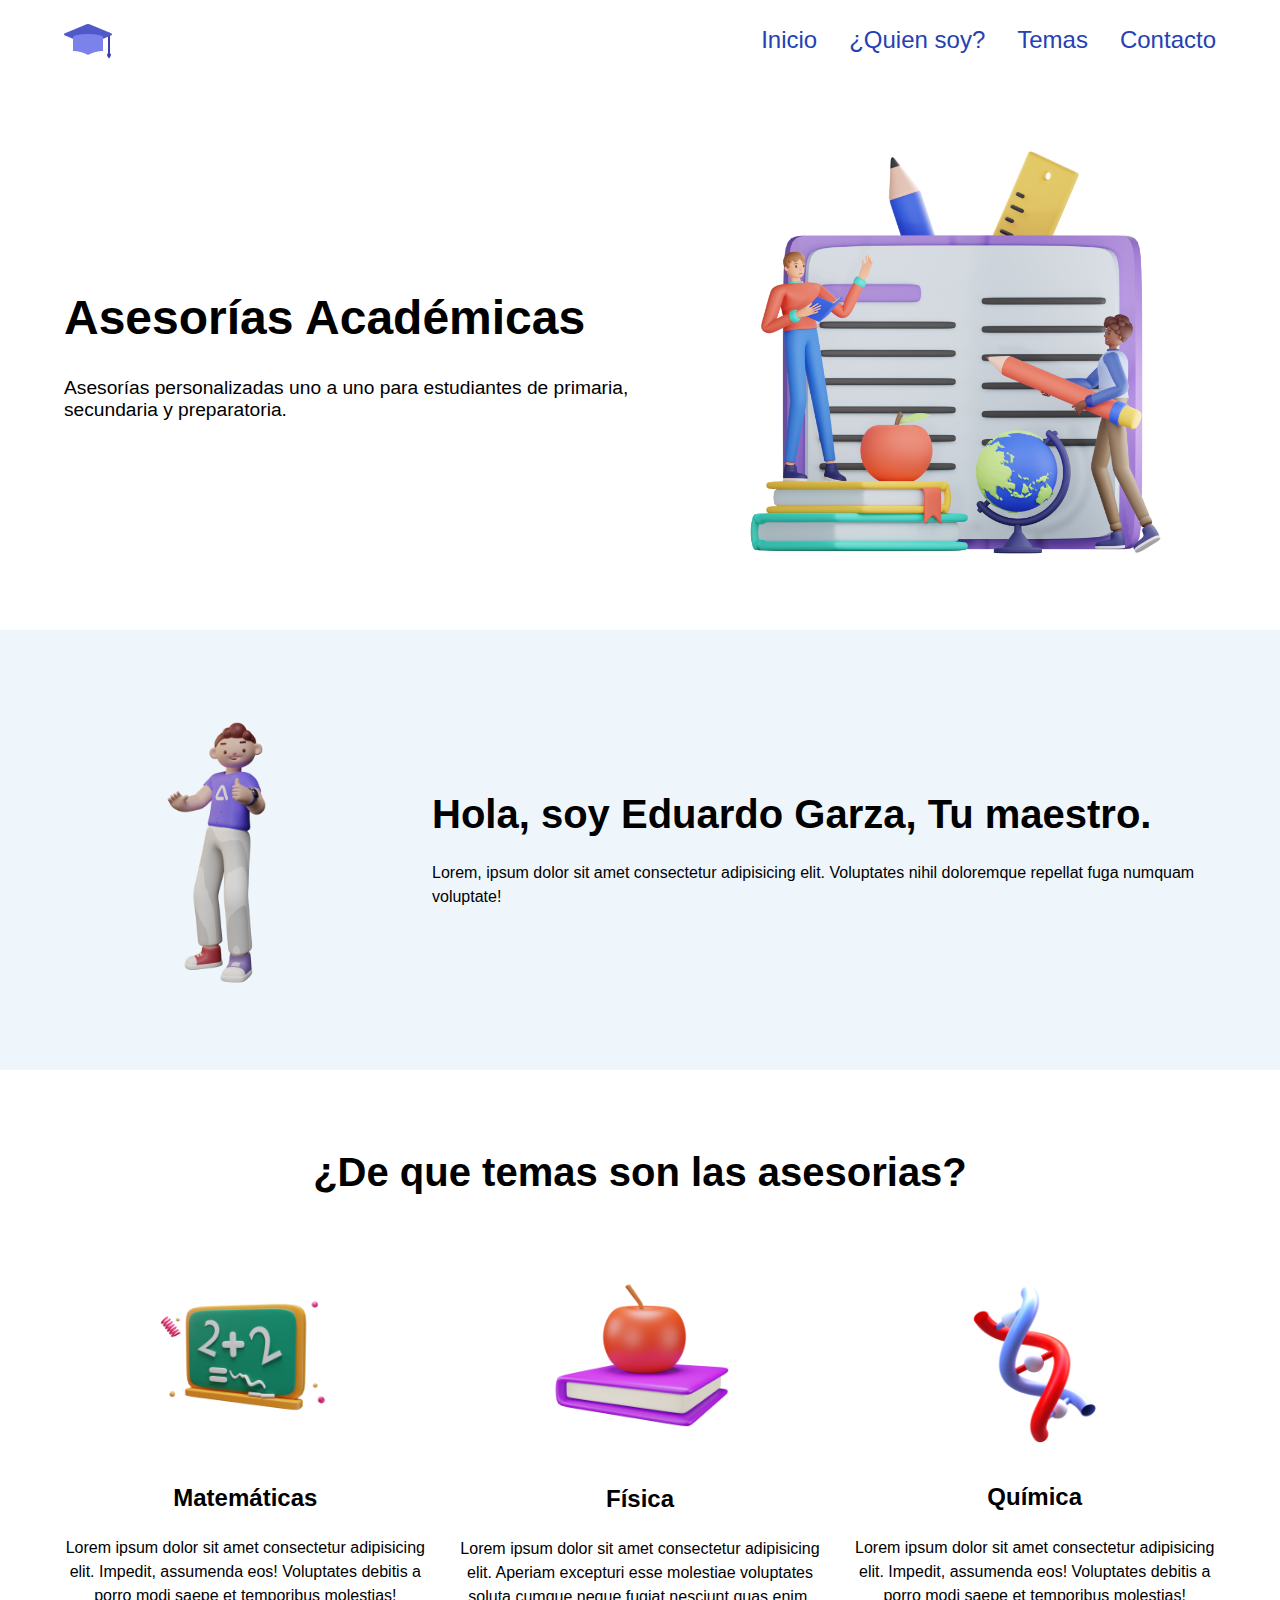
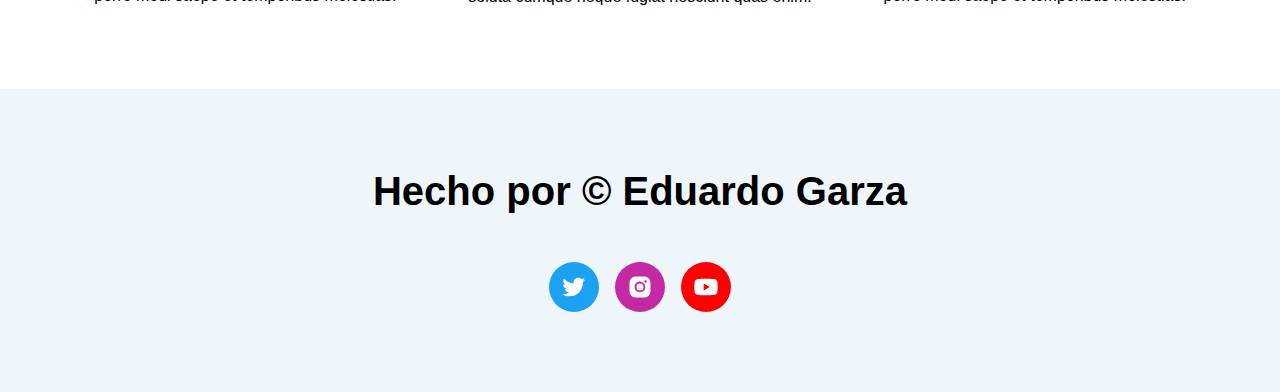
==== index.html @ ca4afc74 "Initial commit" ====
<!DOCTYPE html>
<html lang="en">
	<head>
		<meta charset="UTF-8" />
		<meta name="author" content="Eduardo Garza" />
		<meta name="description" content="Asesorias Personalizadas" />
		<title>Asesorias Academicas</title>
		<link rel="stylesheet" href="style.css" />
		<link rel="shortcut icon" href="./img/icons8-academy-48.png" type="image/x-icon" />
	</head>

	<body>
		<header class="hero">
			<nav class="nav container container--hero">
				<img src="./assets/icons8-academy-48.png" class="nav_logo" alt="logo" />

				<!-- <h1>Asesorías Académicas</h1> -->

				<ul class="nav__list">
					<li class="nav__item"><a href="index.html" class="nav__link">Inicio</a></li>
					<li class="nav__item"><a href="#nosotros" class="nav__link">¿Quien soy?</a></li>
					<li class="nav__item"><a href="#tema" class="nav__link">Temas</a></li>
					<li class="nav__item"><a href="#footer" class="nav__link">Contacto</a></li>
				</ul>

				<img src="./assets/menu.svg" class="nav__menu" alt="menu" />
			</nav>

			<section class="hero__main container container--hero">
				<article class="hero__texts">
					<h1 class="hero__title">Asesorías Académicas</h1>
					<p class="hero__paragraph">Asesorías personalizadas uno a uno para estudiantes de primaria, secundaria y preparatoria.</p>

					<!-- Google Calendar Appointment Scheduling begin -->
					<script src="https://calendar.google.com/calendar/scheduling-button-script.js" async></script>
					<script>
						(function () {
							var target = document.currentScript;
							window.addEventListener("load", function () {
								calendar.schedulingButton.load({
									url: "https://calendar.google.com/calendar/appointments/schedules/AcZssZ3st4fMsne6Ej7obPoyduXVVDeX2-HK2RCex-3OZoCaRpYyaHHy2AquuM4uHPV35l2PIm54VWyY?gv=true",
									color: "#2541B2",
									label: "Reservar una cita",
									target,
								});
							});
						})();
					</script>
					<!-- end Google Calendar Appointment Scheduling -->
				</article>

				<figure class="hero__figure">
					<img src="./assets/Two Students Study Together.png" alt="niños" class="hero__img" />
				</figure>
			</section>

			<main class="main">
				<section class="about" id="nosotros">
					<article class="about__container container">
						<figure class="about__figure">
							<img src="./assets/Ikbal 2.png" class="about__img" />
						</figure>
						<div class="about__texts">
							<h2 class="subtitle">Hola, soy Eduardo Garza, Tu maestro.</h2>
							<p class="paragraph">Lorem, ipsum dolor sit amet consectetur adipisicing elit. Voluptates nihil doloremque repellat fuga numquam voluptate!</p>
						</div>
					</article>
				</section>

				<section class="learn container" id="tema">
					<h2 class="subtitle">¿De que temas son las asesorias?</h2>

					<div class="learn__articles">
						<article class="learn__article">
							<img src="./assets/Chalkboard.png" class="learn__img" />
							<h2 class="learn__title">Matemáticas</h2>
							<p class="paragraph">Lorem ipsum dolor sit amet consectetur adipisicing elit. Impedit, assumenda eos! Voluptates debitis a porro modi saepe et temporibus molestias!</p>
						</article>

						<article class="learn__article">
							<img src="./assets/Apple.png" class="learn__img" />
							<h2 class="learn__title">Física</h2>
							<p class="paragraph">Lorem ipsum dolor sit amet consectetur adipisicing elit. Aperiam excepturi esse molestiae voluptates soluta cumque neque fugiat nesciunt quas enim.</p>
						</article>

						<article class="learn__article">
							<br />
							<img src="./assets/DNA 1.png" class="learn__img" />
							<h2 class="learn__title">Química</h2>
							<p class="paragraph">Lorem ipsum dolor sit amet consectetur adipisicing elit. Impedit, assumenda eos! Voluptates debitis a porro modi saepe et temporibus molestias!</p>
						</article>
					</div>
				</section>

				<footer class="footer" id="footer">
					<article class="footer__container container">
						<h2 class="subtitle">Hecho por &copy; Eduardo Garza</h2>
						<ul class="footer__contact">
							<li class="footer__item">
								<a href="#" class="footer__link">
									<img src="./assets/twitter.svg" class="footer__img" />
								</a>
							</li>
							<li class="footer__item">
								<a href="#" class="footer__link">
									<img src="./assets/instagram.svg" class="footer__img" />
								</a>
							</li>
							<li class="footer__item">
								<a href="#" class="footer__link">
									<img src="./assets/youtube.svg" class="footer__img" />
								</a>
							</li>
						</ul>
					</article>
				</footer>
			</main>
		</header>

		<script src="./js/app.js"></script>
	</body>
</html>
---- style.css ----
* {
	margin: 0;
	box-sizing: border-box;
}

:root {
	scroll-behavior: smooth;
	--green: #59ffa0;
	--blue: #2541b2;
	--background: #eff6fb;
}

body {
	font-family: "Roboto", sans-serif;
}

/* Header */

.container {
	width: 90%;
	max-width: 1200px;
	margin: 0 auto;
	overflow: hidden;
	padding: 80px 0;
}

.container--hero {
	padding: 0;
}

/* Nav */

.nav {
	height: 80px;

	display: flex;
	align-items: center;
	justify-content: space-between;
}

.nav__menu {
	background-color: var(--blue);
	width: 35px;
	cursor: pointer;
	z-index: 100;
	border-radius: 5px;
}

.nav__list {
	position: absolute;
	top: 0;
	left: 0;
	right: 0;
	bottom: 0;
	background-color: var(--blue);
	padding: 80px 0;

	display: grid;
	place-content: center;
	text-align: center;
	gap: 2.5rem;

	list-style: none;

	transform: translate(-100%);
	transition: transform 0.3s ease-in-out;
}

.nav__list--show {
	transform: translate(0);
}

.nav__link {
	color: #fff;
	text-decoration: none;
	font-size: 1.5rem;
}

/* hero-main */

.hero__main {
	display: flex;
	flex-direction: column;
	gap: 40px;
}

.hero__figure {
	order: -1;
	padding: 20px 0;
}

.hero__img {
	width: 100%;
	display: block;
	max-width: 400px;
	margin: 0 auto;
}

.hero__texts {
	display: grid;
	gap: 1.5rem;
	text-align: center;
	padding-bottom: 70px;
}

.hero__title {
	font-size: 3rem;
}

.hero__paragraph {
	font-size: 1.2rem;
	font-weight: 300;
	margin-bottom: 0.5rem;
}

/* boton-reserva-cta */

.TUIr4b {
	background-color: var(--blue);
	color: #fff;
	text-decoration: none;
	font-size: 1rem;
	padding: 1em 3em;
	border: none;

	justify-self: center;
	border-radius: 6px;
	cursor: pointer;
}

.BzuSBc {
	position: fixed;
	top: 0;
	left: 0;
	width: 100%;
	height: 100%;
	box-sizing: border-box;
	background-color: rgba(32, 33, 36, 0.6);
	padding: 72px;
	z-index: 9999;
}

.pKviAd {
	border: none;
	border-radius: 8px;
	background-color: white;
	width: 100%;
	height: 100%;
}

.DqVnFf {
	position: fixed;
	top: 26px;
	right: 72px;
	display: -webkit-box;
	display: -webkit-flex;
	display: flex;
	-webkit-box-align: center;
	-webkit-align-items: center;
	align-items: center;
	border: none;
	border-radius: 18px;
	background-color: #3c4043;
	height: 36px;
	padding: 16px;
	cursor: pointer;
}

.midlZd {
	color: white;
	font-size: 18px;
	margin-right: 8px;
}

.DdxEve {
	font-size: 14px;
	font-family: "Google Sans", Arial, sans-serif;
	font-weight: 500;
	letter-spacing: 0.25px;
	color: white;
}

/* about */

.about {
	background-color: var(--background);
}

.about__container {
	display: flex;
	flex-direction: column;
	gap: 2rem;
}

.about__img {
	display: block;
	margin: 0 auto;
	width: 90%;
	aspect-ratio: 1/1;
	max-width: 280px;
	object-fit: cover;
	object-position: top;

	border-radius: 50%;
}

.about__texts {
	text-align: center;
	display: grid;
	gap: 1.5rem;
}

.subtitle {
	text-align: center;
	font-size: 2.5rem;
}

.paragraph {
	line-height: 1.5;
	font-weight: 300;
}

/* learn */

.learn__articles {
	margin-top: 3rem;
	display: grid;
	gap: 3rem;
}

.learn__article {
	text-align: center;
	max-width: 500px;
	margin: 0 auto;

	display: grid;
	gap: 1rem;
}

.learn__img {
	display: block;
	margin: 0 auto;
	max-width: 250px;
	width: 60%;
}

/* footer */

.footer {
	background-color: var(--background);
}

.footer__contact {
	display: flex;
	justify-content: center;
	gap: 1rem;
	list-style: none;
	padding: 0;
	margin-top: 3rem;
}

.footer__link {
	display: flex;
	background-color: var(--color);
	align-items: center;
	justify-content: center;
	width: 50px;
	height: 50px;
	border-radius: 50%;
	background-color: var(--color);
}

.footer__item:nth-of-type(1) {
	--color: #1da1f2;
}
.footer__item:nth-of-type(2) {
	--color: #c32aa3;
}
.footer__item:nth-of-type(3) {
	--color: #ff0000;
}

.footer__img {
	width: 28px;
}

@media (min-width: 768px) {
	.nav__menu {
		display: none;
	}

	.nav__list {
		position: static;
		background-color: transparent;
		padding: 0;

		display: flex;
		gap: 2rem;

		list-style: none;

		transform: unset;
		transition: none;
	}

	.nav__list--show {
		transform: unset;
	}

	.nav__link {
		color: var(--blue);
	}

	/* hero-main */

	.hero__main {
		flex-direction: row;
		gap: 40px;
		min-height: 550px;
		align-items: center;
	}

	.hero__figure {
		order: 0;
		padding: 0;
		width: 46%;
	}

	.hero__img {
		max-width: 450px;
	}

	.hero__texts {
		width: 54%;
		text-align: start;
		display: grid;
		gap: 2rem;
		padding-bottom: 0;
	}

	.hero__title {
		font-size: 3rem;
	}

	.hero__paragraph {
		margin-bottom: 0;
	}

	/* boton-reserva-cta */

	.TUIr4b {
		font-size: 1.2rem;
		justify-self: start;
	}

	.about__container {
		flex-direction: row;
	}

	.about__figure {
		width: 30%;
	}

	.about__img {
		width: 100%;
	}

	.about__texts {
		width: 70%;
		text-align: start;
		place-content: center;
	}

	.subtitle {
		text-align: inherit;
		font-size: 2.5rem;
	}

	.paragraph {
		line-height: 1.5;
		font-weight: 300;
	}

	/* learn */

	.learn {
		text-align: center;
	}

	.learn__articles {
		gap: 2rem;
		grid-auto-flow: column;
		grid-auto-columns: 1fr;
	}

	.learn__article {
		gap: 1.5rem;
	}

	.footer {
		text-align: center;
	}
	
}
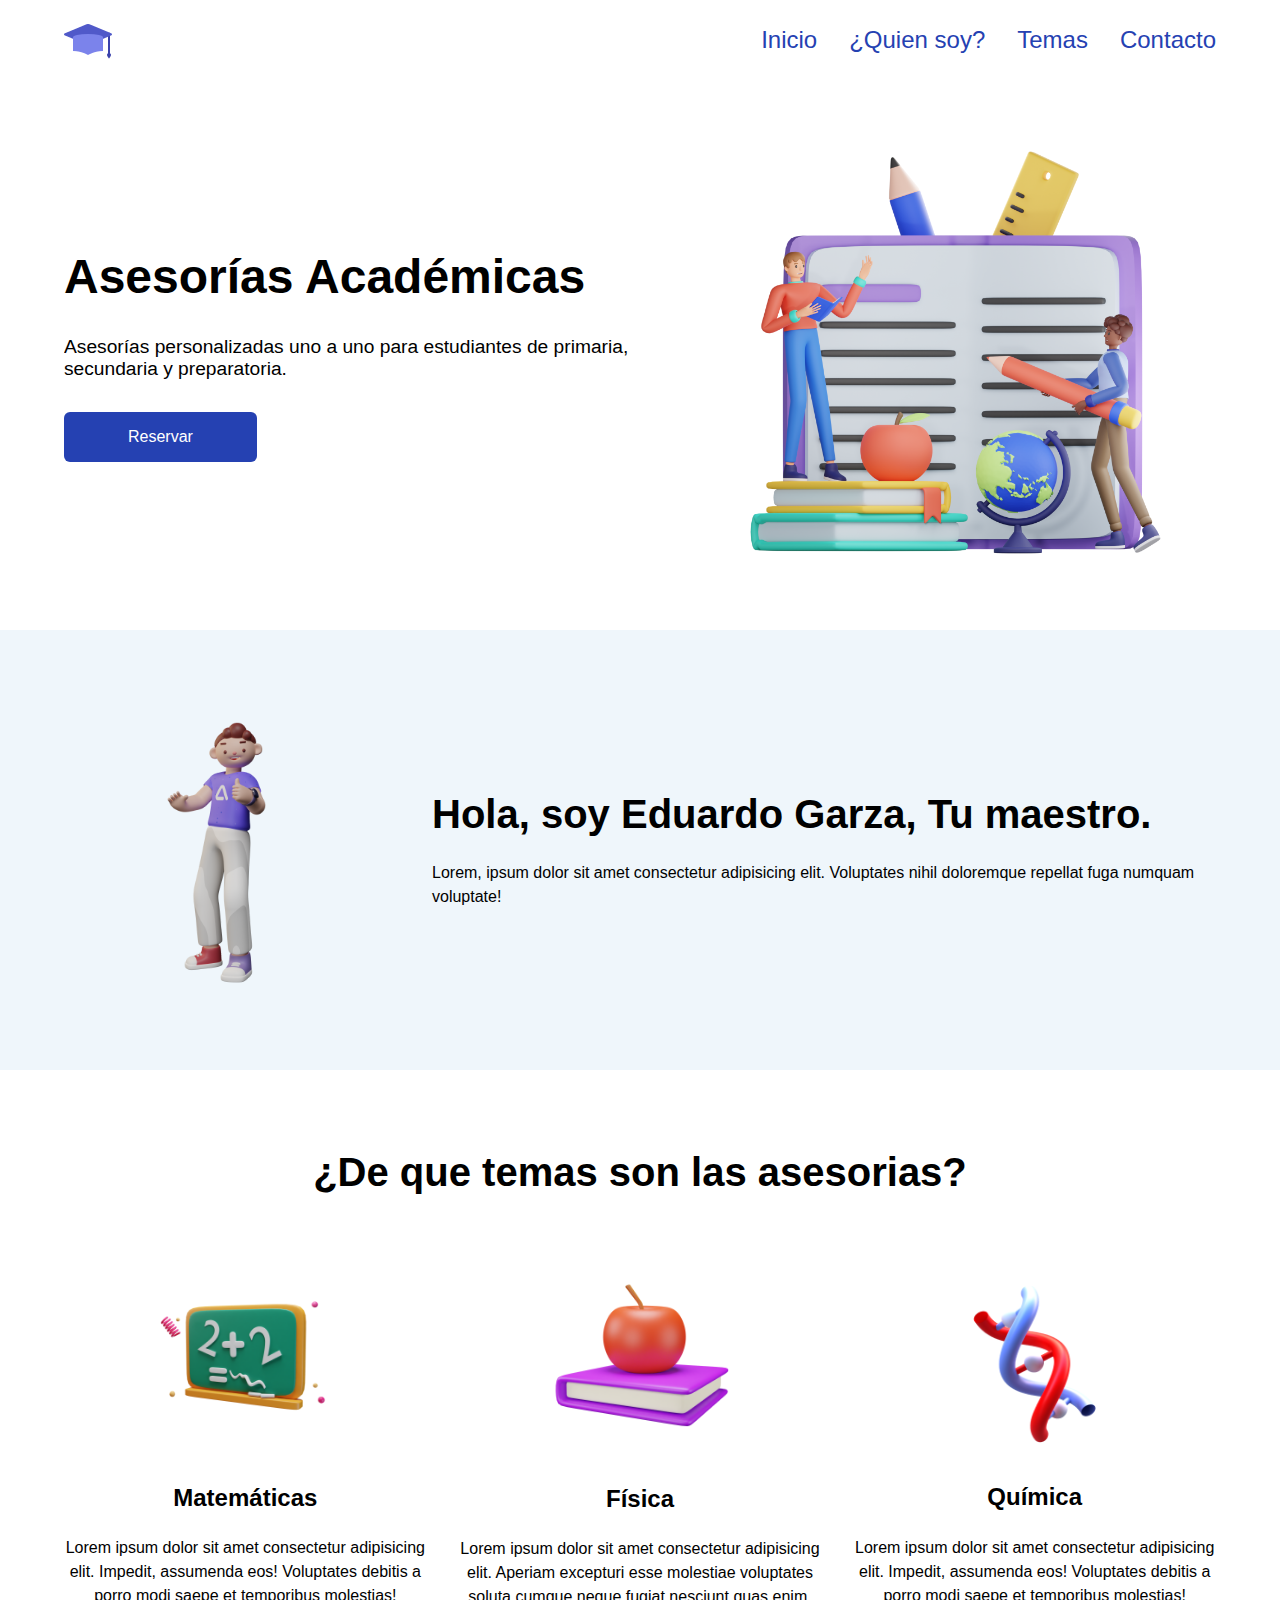
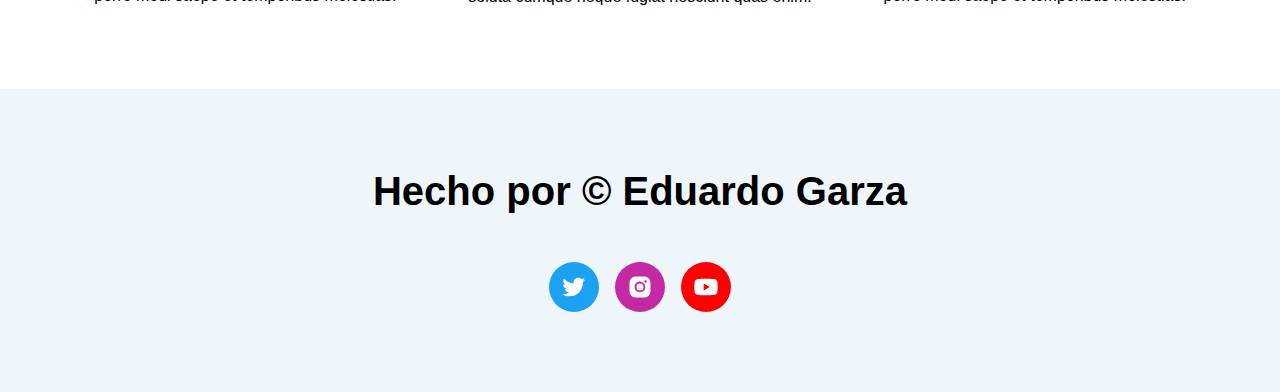
==== commit dcc8ecae: "Correct Hero CTA Button" ====
--- a/index.html
+++ b/index.html
@@ -4,6 +4,7 @@
 		<meta charset="UTF-8" />
 		<meta name="author" content="Eduardo Garza" />
 		<meta name="description" content="Asesorias Personalizadas" />
+		<meta name="viewport" content="width=device-width, initial-scale=1" />
 		<title>Asesorias Academicas</title>
 		<link rel="stylesheet" href="style.css" />
 		<link rel="shortcut icon" href="./img/icons8-academy-48.png" type="image/x-icon" />
@@ -32,20 +33,7 @@
 					<p class="hero__paragraph">Asesorías personalizadas uno a uno para estudiantes de primaria, secundaria y preparatoria.</p>
 
 					<!-- Google Calendar Appointment Scheduling begin -->
-					<script src="https://calendar.google.com/calendar/scheduling-button-script.js" async></script>
-					<script>
-						(function () {
-							var target = document.currentScript;
-							window.addEventListener("load", function () {
-								calendar.schedulingButton.load({
-									url: "https://calendar.google.com/calendar/appointments/schedules/AcZssZ3st4fMsne6Ej7obPoyduXVVDeX2-HK2RCex-3OZoCaRpYyaHHy2AquuM4uHPV35l2PIm54VWyY?gv=true",
-									color: "#2541B2",
-									label: "Reservar una cita",
-									target,
-								});
-							});
-						})();
-					</script>
+					<a href="" target="_blank" class="boton-reservar"> Reservar </a>
 					<!-- end Google Calendar Appointment Scheduling -->
 				</article>
 
--- a/style.css
+++ b/style.css
@@ -12,6 +12,11 @@
 
 body {
 	font-family: "Roboto", sans-serif;
+}
+
+.body-no-scroll {
+	overflow-y: hidden;
+	touch-action: none;
 }
 
 /* Header */
@@ -81,18 +86,18 @@
 .hero__main {
 	display: flex;
 	flex-direction: column;
-	gap: 40px;
+	gap: 30px;
 }
 
 .hero__figure {
 	order: -1;
-	padding: 20px 0;
+	padding: 10px 0;
 }
 
 .hero__img {
-	width: 100%;
+	width: 80%;
 	display: block;
-	max-width: 400px;
+	max-width: 350px;
 	margin: 0 auto;
 }
 
@@ -115,12 +120,12 @@
 
 /* boton-reserva-cta */
 
-.TUIr4b {
+.boton-reservar {
 	background-color: var(--blue);
 	color: #fff;
 	text-decoration: none;
 	font-size: 1rem;
-	padding: 1em 3em;
+	padding: 1em 4em;
 	border: none;
 
 	justify-self: center;
@@ -128,56 +133,8 @@
 	cursor: pointer;
 }
 
-.BzuSBc {
-	position: fixed;
-	top: 0;
-	left: 0;
-	width: 100%;
-	height: 100%;
-	box-sizing: border-box;
-	background-color: rgba(32, 33, 36, 0.6);
-	padding: 72px;
-	z-index: 9999;
-}
-
-.pKviAd {
-	border: none;
-	border-radius: 8px;
-	background-color: white;
-	width: 100%;
-	height: 100%;
-}
-
-.DqVnFf {
-	position: fixed;
-	top: 26px;
-	right: 72px;
-	display: -webkit-box;
-	display: -webkit-flex;
-	display: flex;
-	-webkit-box-align: center;
-	-webkit-align-items: center;
-	align-items: center;
-	border: none;
-	border-radius: 18px;
-	background-color: #3c4043;
-	height: 36px;
-	padding: 16px;
-	cursor: pointer;
-}
-
-.midlZd {
-	color: white;
-	font-size: 18px;
-	margin-right: 8px;
-}
-
-.DdxEve {
-	font-size: 14px;
-	font-family: "Google Sans", Arial, sans-serif;
-	font-weight: 500;
-	letter-spacing: 0.25px;
-	color: white;
+.boton-reservar:hover {
+    background-color: #1a3080;
 }
 
 /* about */
@@ -327,6 +284,7 @@
 	}
 
 	.hero__img {
+		width: 100%;
 		max-width: 450px;
 	}
 
@@ -348,8 +306,7 @@
 
 	/* boton-reserva-cta */
 
-	.TUIr4b {
-		font-size: 1.2rem;
+	.boton-reservar {
 		justify-self: start;
 	}
 
@@ -400,5 +357,4 @@
 	.footer {
 		text-align: center;
 	}
-	
-}
+}
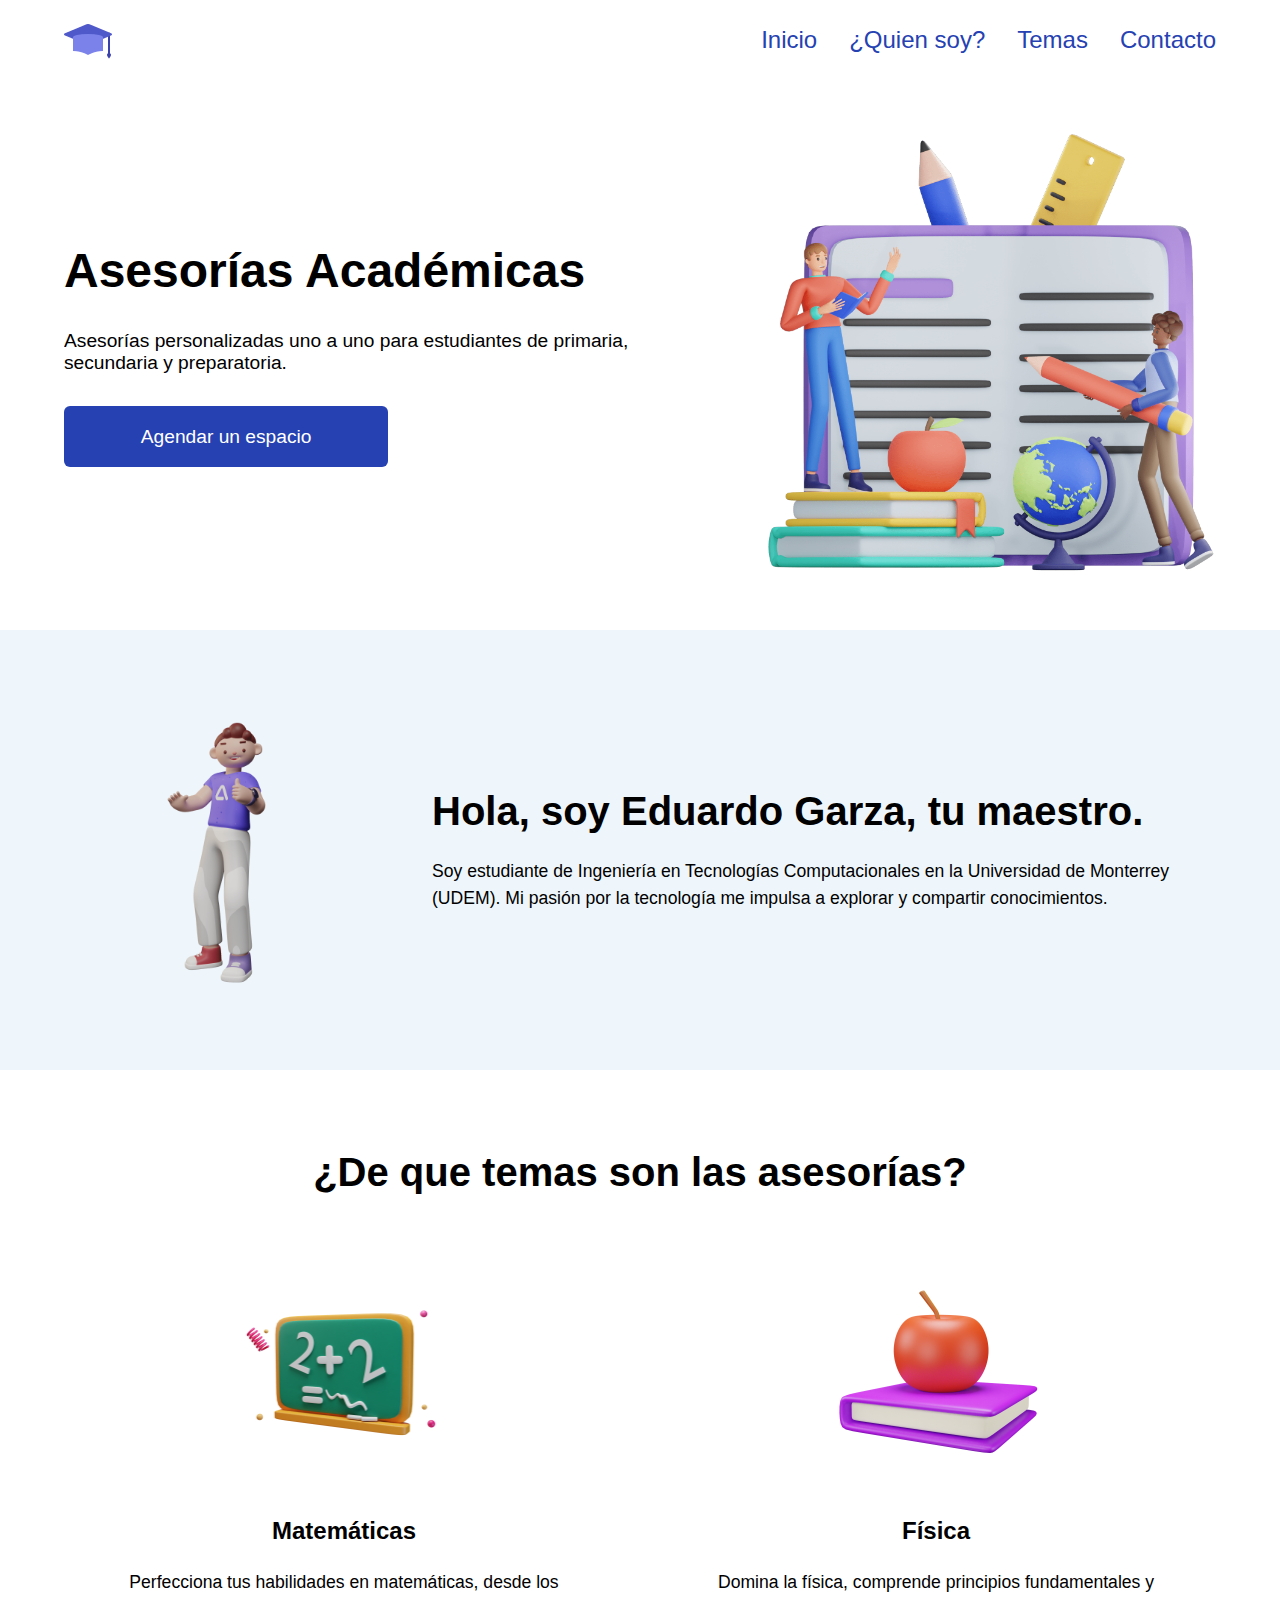
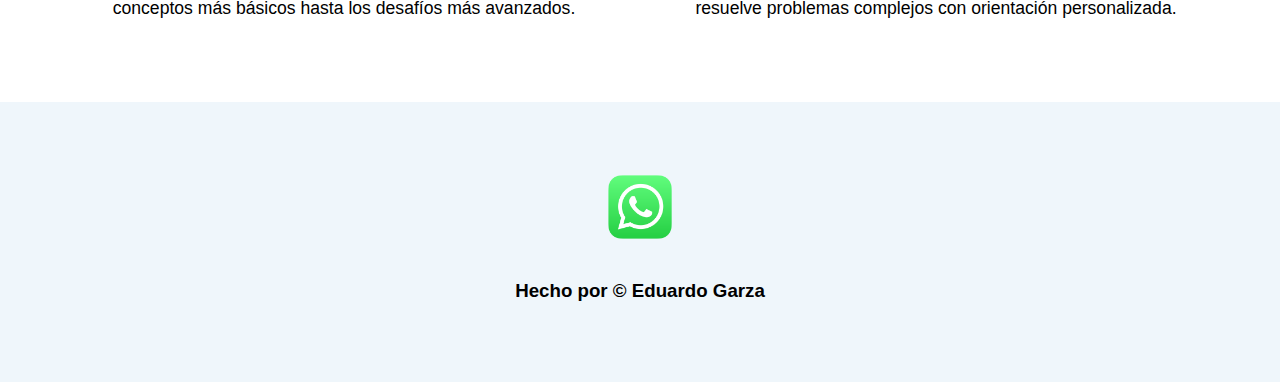
==== commit 3ec4ce18: "Modificaciones generales" ====
--- a/index.html
+++ b/index.html
@@ -3,11 +3,11 @@
 	<head>
 		<meta charset="UTF-8" />
 		<meta name="author" content="Eduardo Garza" />
-		<meta name="description" content="Asesorias Personalizadas" />
+		<meta name="description" content="Asesorías Personalizadas" />
 		<meta name="viewport" content="width=device-width, initial-scale=1" />
-		<title>Asesorias Academicas</title>
+		<title>Asesorías Académicas</title>
 		<link rel="stylesheet" href="style.css" />
-		<link rel="shortcut icon" href="./img/icons8-academy-48.png" type="image/x-icon" />
+		<link rel="shortcut icon" href="./assets/icons8-academy-48.png" type="image/x-icon" />
 	</head>
 
 	<body>
@@ -32,13 +32,15 @@
 					<h1 class="hero__title">Asesorías Académicas</h1>
 					<p class="hero__paragraph">Asesorías personalizadas uno a uno para estudiantes de primaria, secundaria y preparatoria.</p>
 
-					<!-- Google Calendar Appointment Scheduling begin -->
-					<a href="" target="_blank" class="boton-reservar"> Reservar </a>
-					<!-- end Google Calendar Appointment Scheduling -->
+					<!-- Calendly link widget begin -->
+					<link href="https://assets.calendly.com/assets/external/widget.css" rel="stylesheet" />
+					<script src="https://assets.calendly.com/assets/external/widget.js" type="text/javascript" async></script>
+					<a href="" onclick="Calendly.initPopupWidget({url: 'https://calendly.com/eduardo-garzab/asesorias?hide_gdpr_banner=1'});return false;" class="boton-reservar">Agendar un espacio</a>
+					<!-- Calendly link widget end -->
 				</article>
 
 				<figure class="hero__figure">
-					<img src="./assets/Two Students Study Together.png" alt="niños" class="hero__img" />
+					<img src="./assets/Two Students Study Together.png" alt="estudiantes" class="hero__img" />
 				</figure>
 			</section>
 
@@ -46,60 +48,47 @@
 				<section class="about" id="nosotros">
 					<article class="about__container container">
 						<figure class="about__figure">
-							<img src="./assets/Ikbal 2.png" class="about__img" />
+							<img src="./assets/Ikbal 2.png" class="about__img" alt="persona" />
 						</figure>
 						<div class="about__texts">
-							<h2 class="subtitle">Hola, soy Eduardo Garza, Tu maestro.</h2>
-							<p class="paragraph">Lorem, ipsum dolor sit amet consectetur adipisicing elit. Voluptates nihil doloremque repellat fuga numquam voluptate!</p>
+							<h2 class="subtitle">Hola, soy Eduardo Garza, tu maestro.</h2>
+							<p class="paragraph">
+								Soy estudiante de Ingeniería en Tecnologías Computacionales en la Universidad de Monterrey (UDEM). Mi pasión por la tecnología me impulsa a explorar y compartir
+								conocimientos.
+							</p>
 						</div>
 					</article>
 				</section>
 
 				<section class="learn container" id="tema">
-					<h2 class="subtitle">¿De que temas son las asesorias?</h2>
+					<h2 class="subtitle">¿De que temas son las asesorías?</h2>
 
 					<div class="learn__articles">
 						<article class="learn__article">
 							<img src="./assets/Chalkboard.png" class="learn__img" />
 							<h2 class="learn__title">Matemáticas</h2>
-							<p class="paragraph">Lorem ipsum dolor sit amet consectetur adipisicing elit. Impedit, assumenda eos! Voluptates debitis a porro modi saepe et temporibus molestias!</p>
+							<p class="paragraph">Perfecciona tus habilidades en matemáticas, desde los conceptos más básicos hasta los desafíos más avanzados.</p>
 						</article>
 
 						<article class="learn__article">
 							<img src="./assets/Apple.png" class="learn__img" />
 							<h2 class="learn__title">Física</h2>
-							<p class="paragraph">Lorem ipsum dolor sit amet consectetur adipisicing elit. Aperiam excepturi esse molestiae voluptates soluta cumque neque fugiat nesciunt quas enim.</p>
-						</article>
-
-						<article class="learn__article">
-							<br />
-							<img src="./assets/DNA 1.png" class="learn__img" />
-							<h2 class="learn__title">Química</h2>
-							<p class="paragraph">Lorem ipsum dolor sit amet consectetur adipisicing elit. Impedit, assumenda eos! Voluptates debitis a porro modi saepe et temporibus molestias!</p>
+							<p class="paragraph">Domina la física, comprende principios fundamentales y resuelve problemas complejos con orientación personalizada.</p>
 						</article>
 					</div>
 				</section>
 
 				<footer class="footer" id="footer">
 					<article class="footer__container container">
-						<h2 class="subtitle">Hecho por &copy; Eduardo Garza</h2>
 						<ul class="footer__contact">
 							<li class="footer__item">
-								<a href="#" class="footer__link">
-									<img src="./assets/twitter.svg" class="footer__img" />
-								</a>
-							</li>
-							<li class="footer__item">
-								<a href="#" class="footer__link">
-									<img src="./assets/instagram.svg" class="footer__img" />
-								</a>
-							</li>
-							<li class="footer__item">
-								<a href="#" class="footer__link">
-									<img src="./assets/youtube.svg" class="footer__img" />
+								<a class="footer__link" href="https://wa.me/+5218116880791" target="_blank">
+									<img alt="Chat en WhatsApp" src="./assets/logo-whatsapp-verde-icone-ios-android-1024.png" class="footer__img" />
 								</a>
 							</li>
 						</ul>
+
+						<h3>Hecho por &copy; Eduardo Garza</h3>
 					</article>
 				</footer>
 			</main>
--- a/style.css
+++ b/style.css
@@ -124,7 +124,8 @@
 	background-color: var(--blue);
 	color: #fff;
 	text-decoration: none;
-	font-size: 1rem;
+	font-size: 1.2rem;
+	font-weight: 500;
 	padding: 1em 4em;
 	border: none;
 
@@ -134,7 +135,7 @@
 }
 
 .boton-reservar:hover {
-    background-color: #1a3080;
+	background-color: #1a3080;
 }
 
 /* about */
@@ -175,6 +176,7 @@
 .paragraph {
 	line-height: 1.5;
 	font-weight: 300;
+	font-size: 1.1rem;
 }
 
 /* learn */
@@ -205,6 +207,7 @@
 
 .footer {
 	background-color: var(--background);
+	text-align: center;
 }
 
 .footer__contact {
@@ -213,7 +216,7 @@
 	gap: 1rem;
 	list-style: none;
 	padding: 0;
-	margin-top: 3rem;
+	margin-bottom: 3rem;
 }
 
 .footer__link {
@@ -227,18 +230,8 @@
 	background-color: var(--color);
 }
 
-.footer__item:nth-of-type(1) {
-	--color: #1da1f2;
-}
-.footer__item:nth-of-type(2) {
-	--color: #c32aa3;
-}
-.footer__item:nth-of-type(3) {
-	--color: #ff0000;
-}
-
 .footer__img {
-	width: 28px;
+	width: 72px;
 }
 
 @media (min-width: 768px) {
@@ -286,6 +279,8 @@
 	.hero__img {
 		width: 100%;
 		max-width: 450px;
+		margin: 0 0;
+		float: right;
 	}
 
 	.hero__texts {
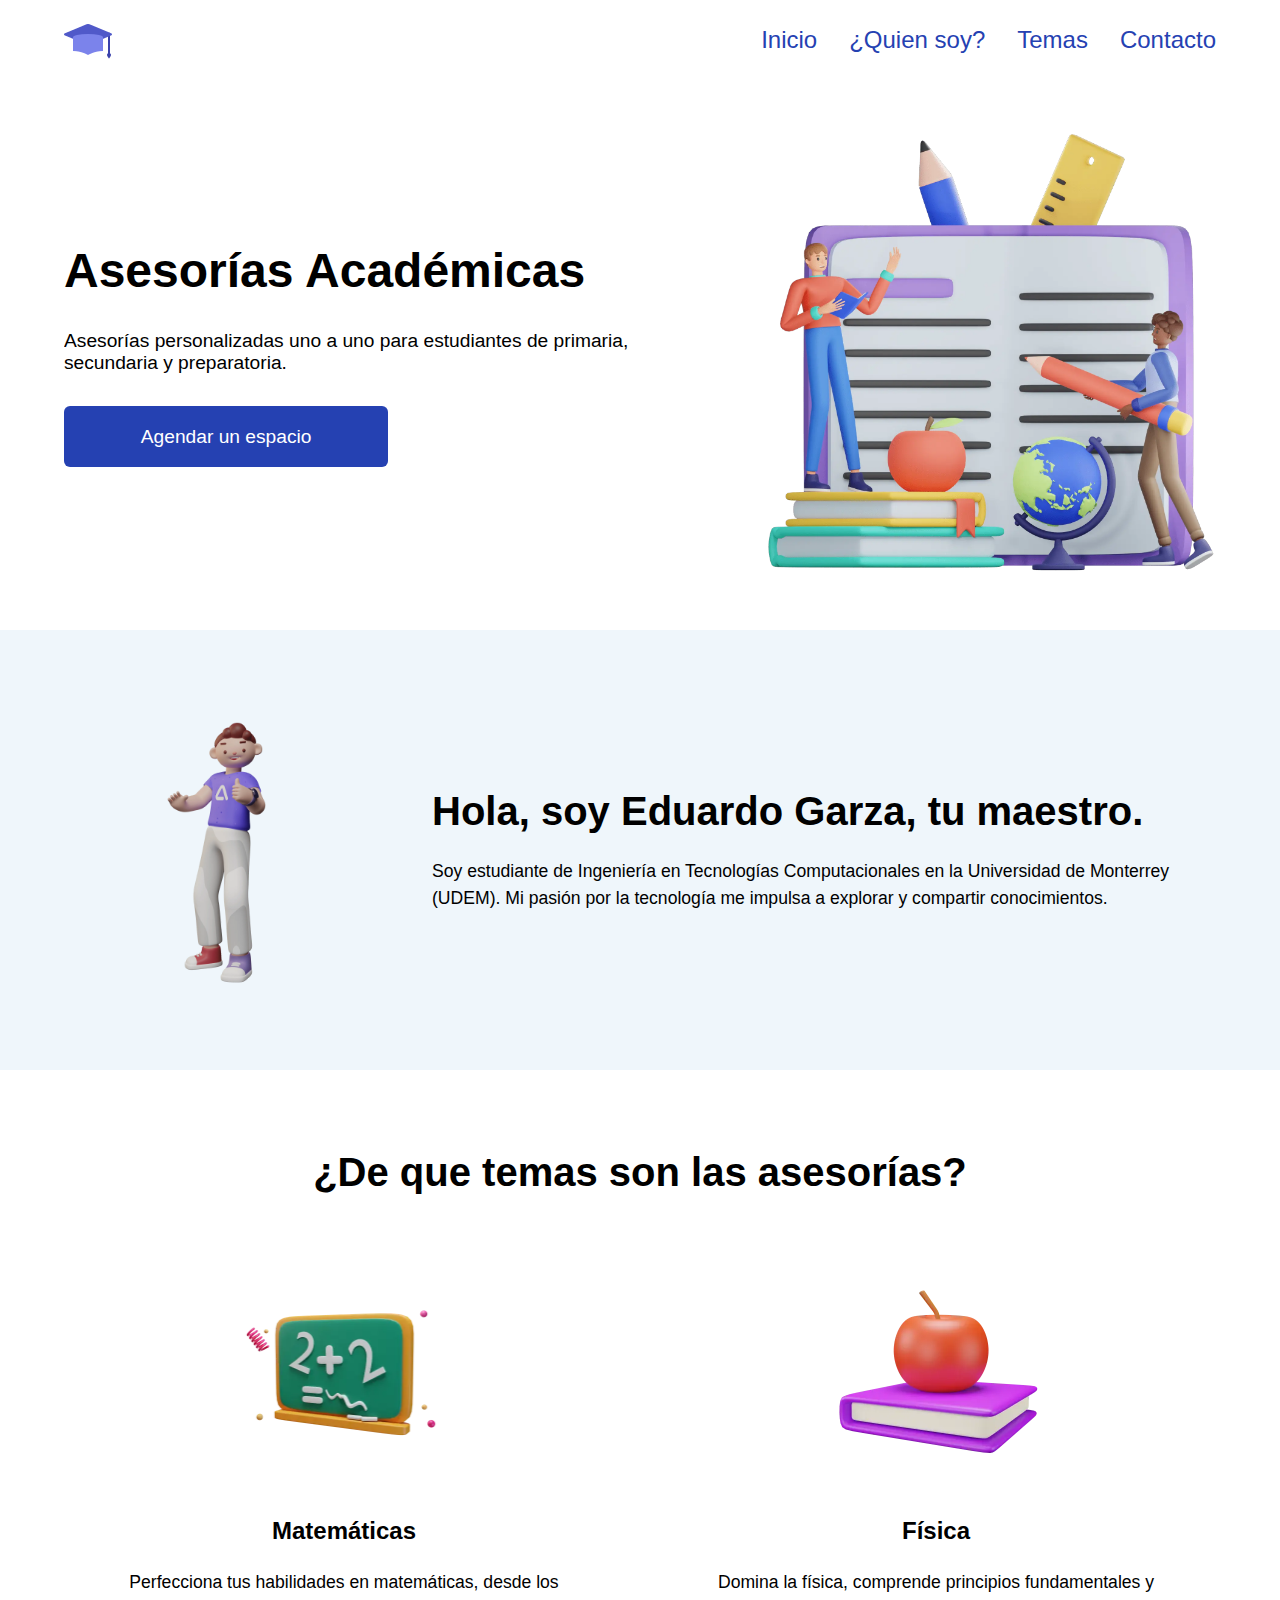
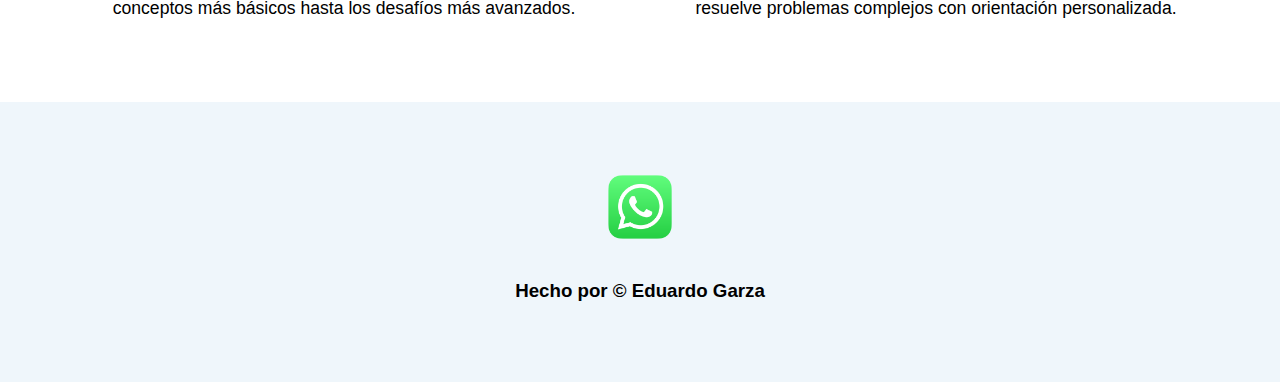
==== commit d1e6ff71: "Img Compression" ====
--- a/index.html
+++ b/index.html
@@ -5,7 +5,7 @@
 		<meta name="author" content="Eduardo Garza" />
 		<meta name="description" content="Asesorías Personalizadas" />
 		<meta name="viewport" content="width=device-width, initial-scale=1" />
-		<title>Asesorías Académicas</title>
+		<title>EduAsesora</title>
 		<link rel="stylesheet" href="style.css" />
 		<link rel="shortcut icon" href="./assets/icons8-academy-48.png" type="image/x-icon" />
 	</head>
@@ -40,7 +40,7 @@
 				</article>
 
 				<figure class="hero__figure">
-					<img src="./assets/Two Students Study Together.png" alt="estudiantes" class="hero__img" />
+					<img src="./assets/Two Students Study Together.webp" alt="estudiantes" class="hero__img" />
 				</figure>
 			</section>
 
@@ -48,7 +48,7 @@
 				<section class="about" id="nosotros">
 					<article class="about__container container">
 						<figure class="about__figure">
-							<img src="./assets/Ikbal 2.png" class="about__img" alt="persona" />
+							<img src="./assets/Ikbal 2.webp" class="about__img" alt="persona" />
 						</figure>
 						<div class="about__texts">
 							<h2 class="subtitle">Hola, soy Eduardo Garza, tu maestro.</h2>
@@ -65,13 +65,13 @@
 
 					<div class="learn__articles">
 						<article class="learn__article">
-							<img src="./assets/Chalkboard.png" class="learn__img" />
+							<img src="./assets/Chalkboard.webp" class="learn__img" />
 							<h2 class="learn__title">Matemáticas</h2>
 							<p class="paragraph">Perfecciona tus habilidades en matemáticas, desde los conceptos más básicos hasta los desafíos más avanzados.</p>
 						</article>
 
 						<article class="learn__article">
-							<img src="./assets/Apple.png" class="learn__img" />
+							<img src="./assets/Apple.webp" class="learn__img" />
 							<h2 class="learn__title">Física</h2>
 							<p class="paragraph">Domina la física, comprende principios fundamentales y resuelve problemas complejos con orientación personalizada.</p>
 						</article>
